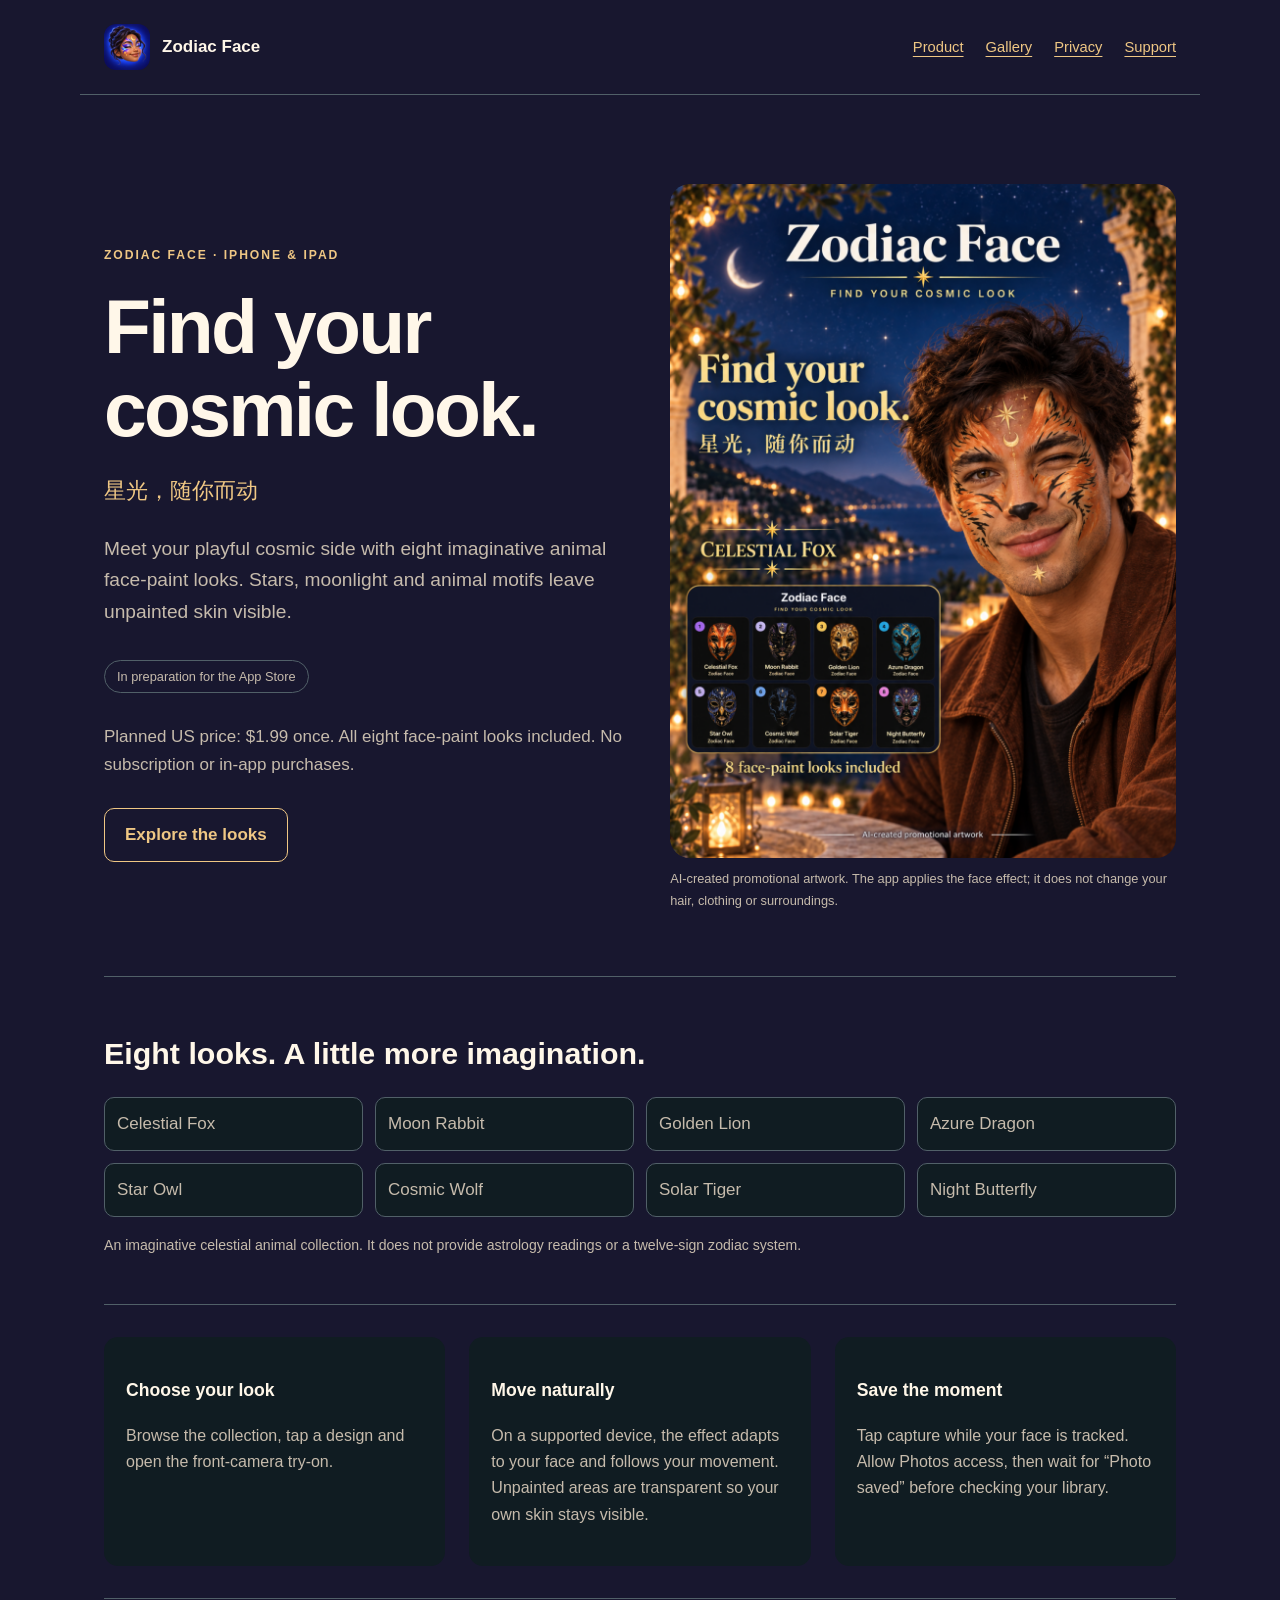
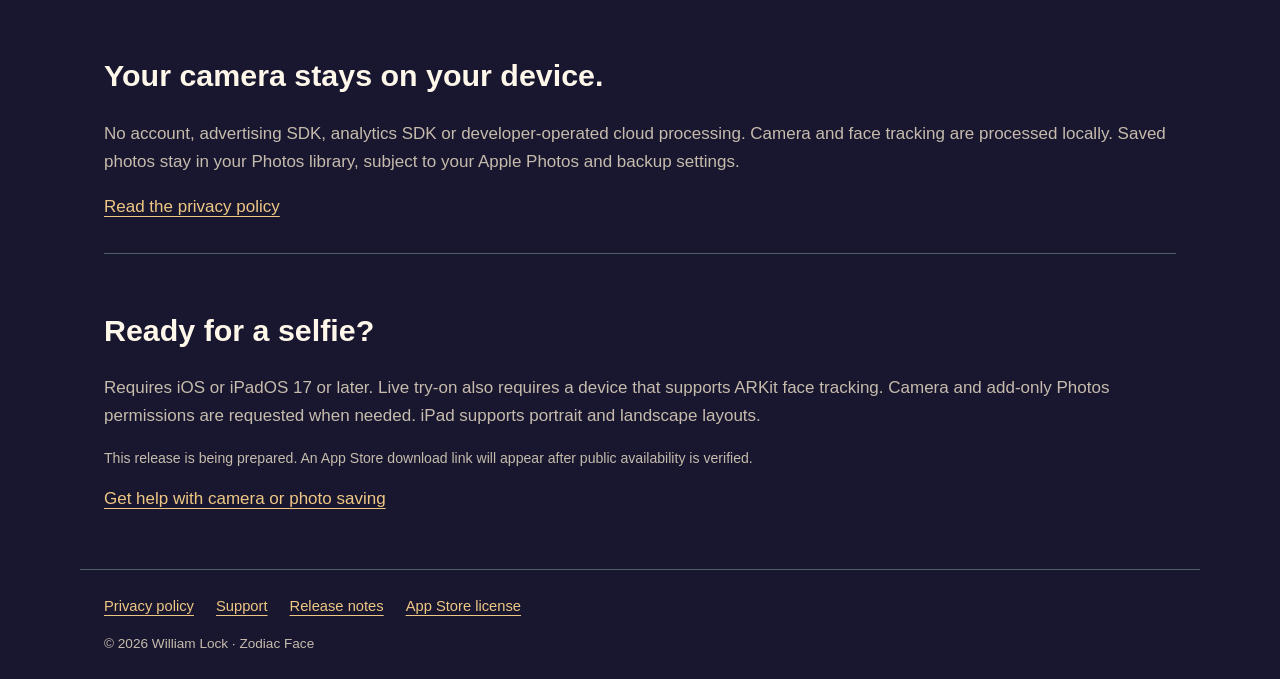
==== index.html @ 5dec331f "Publish Zodiac Face product, gallery, privacy and support pages" ====
<!doctype html>
<html lang="en"><head><meta charset="utf-8"><meta name="viewport" content="width=device-width,initial-scale=1"><title>Product | Zodiac Face</title><meta name="description" content="Meet your playful cosmic side with eight imaginative animal face-paint looks. Stars, moonlight and animal motifs leave unpainted skin visible."><link rel="icon" href="assets/icon.png"><link rel="stylesheet" href="style.css"></head>
<body><header><a class="brand" href="index.html"><img src="assets/icon.png" alt="" width="46" height="46">Zodiac Face</a><nav aria-label="Main"><a href="index.html">Product</a><a href="campaign.html">Gallery</a><a href="privacy.html">Privacy</a><a href="support.html">Support</a></nav></header>
<main><div class="hero"><div><p class="eyebrow">Zodiac Face · iPhone &amp; iPad</p><h1>Find your cosmic look.</h1><p class="chinese" lang="zh-Hans">星光，随你而动</p><p class="lead">Meet your playful cosmic side with eight imaginative animal face-paint looks. Stars, moonlight and animal motifs leave unpainted skin visible.</p><p class="status">In preparation for the App Store</p><p>Planned US price: $1.99 once. All eight face-paint looks included. No subscription or in-app purchases.</p><a class="button" href="campaign.html">Explore the looks</a></div><figure class="hero-portrait"><picture><source media="(min-width:701px)" srcset="assets/ipad-02.png"><img src="assets/iphone-02.png" alt="AI-created promotional portrait featuring Celestial Fox" fetchpriority="high"></picture><figcaption>AI-created promotional artwork. The app applies the face effect; it does not change your hair, clothing or surroundings.</figcaption></figure></div>
<section><h2>Eight looks. A little more imagination.</h2><ul class="look-list"><li>Celestial Fox</li><li>Moon Rabbit</li><li>Golden Lion</li><li>Azure Dragon</li><li>Star Owl</li><li>Cosmic Wolf</li><li>Solar Tiger</li><li>Night Butterfly</li></ul><p class="note">An imaginative celestial animal collection. It does not provide astrology readings or a twelve-sign zodiac system.</p></section>
<section class="features"><article><h3>Choose your look</h3><p>Browse the collection, tap a design and open the front-camera try-on.</p></article><article><h3>Move naturally</h3><p>On a supported device, the effect adapts to your face and follows your movement. Unpainted areas are transparent so your own skin stays visible.</p></article><article><h3>Save the moment</h3><p>Tap capture while your face is tracked. Allow Photos access, then wait for “Photo saved” before checking your library.</p></article></section>
<section><h2>Your camera stays on your device.</h2><p>No account, advertising SDK, analytics SDK or developer-operated cloud processing. Camera and face tracking are processed locally. Saved photos stay in your Photos library, subject to your Apple Photos and backup settings.</p><a href="privacy.html">Read the privacy policy</a></section>
<section><h2>Ready for a selfie?</h2><p>Requires iOS or iPadOS 17 or later. Live try-on also requires a device that supports ARKit face tracking. Camera and add-only Photos permissions are requested when needed. iPad supports portrait and landscape layouts.</p><p class="note">This release is being prepared. An App Store download link will appear after public availability is verified.</p><a href="support.html">Get help with camera or photo saving</a></section></main><footer><nav aria-label="Footer"><a href="privacy.html">Privacy policy</a><a href="support.html">Support</a><a href="releases.html">Release notes</a><a href="https://www.apple.com/legal/internet-services/itunes/dev/stdeula/">App Store license</a></nav>© 2026 William Lock · Zodiac Face</footer></body></html>
---- style.css ----
:root{color-scheme:dark;--bg:#0c0c0d;--panel:#171617;--ink:#fff7e9;--muted:#c6bbac;--gold:#efc784;--line:#3b3227}*{box-sizing:border-box}body{margin:0;background:var(--bg);color:var(--ink);font:17px/1.65 -apple-system,BlinkMacSystemFont,"Segoe UI",sans-serif}a{color:var(--gold);text-underline-offset:4px}a:focus-visible,summary:focus-visible{outline:3px solid var(--gold);outline-offset:5px}header,main,footer{max-width:1120px;margin:auto;padding:24px}header{display:flex;align-items:center;justify-content:space-between;gap:20px;border-bottom:1px solid var(--line)}.brand{display:flex;align-items:center;gap:12px;text-decoration:none;color:var(--ink);font-weight:750}.brand img{width:46px;height:46px;border-radius:12px}nav{display:flex;gap:22px;flex-wrap:wrap}nav a{font-size:.92rem}.hero{display:grid;grid-template-columns:1.05fr 1fr;align-items:center;gap:35px;padding:65px 0}.eyebrow{color:var(--gold);text-transform:uppercase;letter-spacing:.16em;font-size:.76rem;font-weight:700}h1{font-size:clamp(2.7rem,6vw,5.2rem);line-height:1.08;letter-spacing:-.035em;margin:20px 0}h1 span{display:block;color:var(--gold);letter-spacing:.12em;margin-top:12px;font-weight:500}h2{font-size:1.9rem;line-height:1.25}h3{font-size:1.1rem}p{color:var(--muted)}.lead{font-size:1.2rem;max-width:620px}.button{display:inline-block;padding:12px 20px;border:1px solid var(--gold);border-radius:10px;text-decoration:none;font-weight:650;margin-top:12px}.hero-art{display:grid;grid-template-columns:1fr 1fr;gap:8px;align-items:center}.hero-art img{width:100%;border-radius:90px;box-shadow:0 24px 60px #000}.hero-art img+img{margin-top:80px}.status{display:inline-block;border:1px solid var(--line);border-radius:99px;padding:5px 12px;font-size:.8rem;color:var(--muted)}section{padding:32px 0;border-top:1px solid var(--line)}.cards{display:grid;grid-template-columns:repeat(4,minmax(0,1fr));gap:16px}.mask{margin:0;background:var(--panel);border:1px solid var(--line);border-radius:18px;overflow:hidden;text-align:center}.mask img{width:100%;aspect-ratio:1;object-fit:contain;display:block}.mask figcaption{padding:10px 8px 16px}.mask strong{display:block;font-size:1.25rem;color:var(--gold)}.mask span{font-size:.88rem;color:var(--muted)}.features{display:grid;grid-template-columns:repeat(3,1fr);gap:24px}.features article{background:var(--panel);padding:22px;border-radius:14px}.features p{font-size:1rem}.note{font-size:.88rem;color:var(--muted)}.document{max-width:780px;padding-bottom:65px}.document h1{font-size:2.7rem}.document h2{font-size:1.4rem;margin-top:32px}li{color:var(--muted);margin:8px 0}details{padding:14px 0;border-bottom:1px solid var(--line)}summary{cursor:pointer;font-weight:650}footer{border-top:1px solid var(--line);font-size:.85rem;color:var(--muted)}footer nav{margin-bottom:15px}@media(max-width:700px){header{align-items:flex-start;flex-direction:column}.hero{grid-template-columns:1fr;padding:30px 0;gap:20px}.hero-art{max-width:440px;margin:auto}.hero-art img+img{margin-top:30px}.cards{grid-template-columns:repeat(2,minmax(0,1fr))}.features{grid-template-columns:1fr}main,header,footer{padding:20px}h1{font-size:3rem}nav{gap:16px}}
:root .hero-art img, :root .mask img { height: auto; }
.campaign{display:grid;grid-template-columns:.72fr 1.28fr;gap:28px;align-items:center}.campaign img{width:100%;height:auto;border:1px solid var(--line);border-radius:18px;display:block}@media(max-width:700px){.campaign{grid-template-columns:1fr}}

:root{--bg:#18172F;--panel:#101c22;--line:#516068}
.hero-portrait{margin:0}.hero-portrait img{width:100%;height:auto;display:block;border-radius:20px}.hero-portrait figcaption{font-size:.8rem;color:var(--muted);margin-top:10px}.look-list{display:grid;grid-template-columns:repeat(4,minmax(0,1fr));gap:12px;padding:0;list-style:none}.look-list li{padding:12px;background:var(--panel);border:1px solid var(--line);border-radius:10px;margin:0}.screenshot-grid{display:grid;grid-template-columns:repeat(3,minmax(0,1fr));gap:20px;align-items:start}.screenshot-grid figure{margin:0;min-width:0}.screenshot-grid img{width:100%;height:auto;display:block;border-radius:12px;border:1px solid var(--line)}.screenshot-grid figcaption{font-size:.85rem;color:var(--muted);margin-top:10px}.chinese{color:var(--gold);font-size:1.4rem}.brand{min-width:0}.brand img{flex-shrink:0}h1{overflow-wrap:anywhere}@media(max-width:700px){.look-list{grid-template-columns:repeat(2,minmax(0,1fr))}.screenshot-grid{grid-template-columns:1fr}.screenshot-grid figure{max-width:440px;margin:auto}.hero-portrait{max-width:460px;margin:auto}.brand{font-size:.95rem}h1{font-size:2.8rem}}
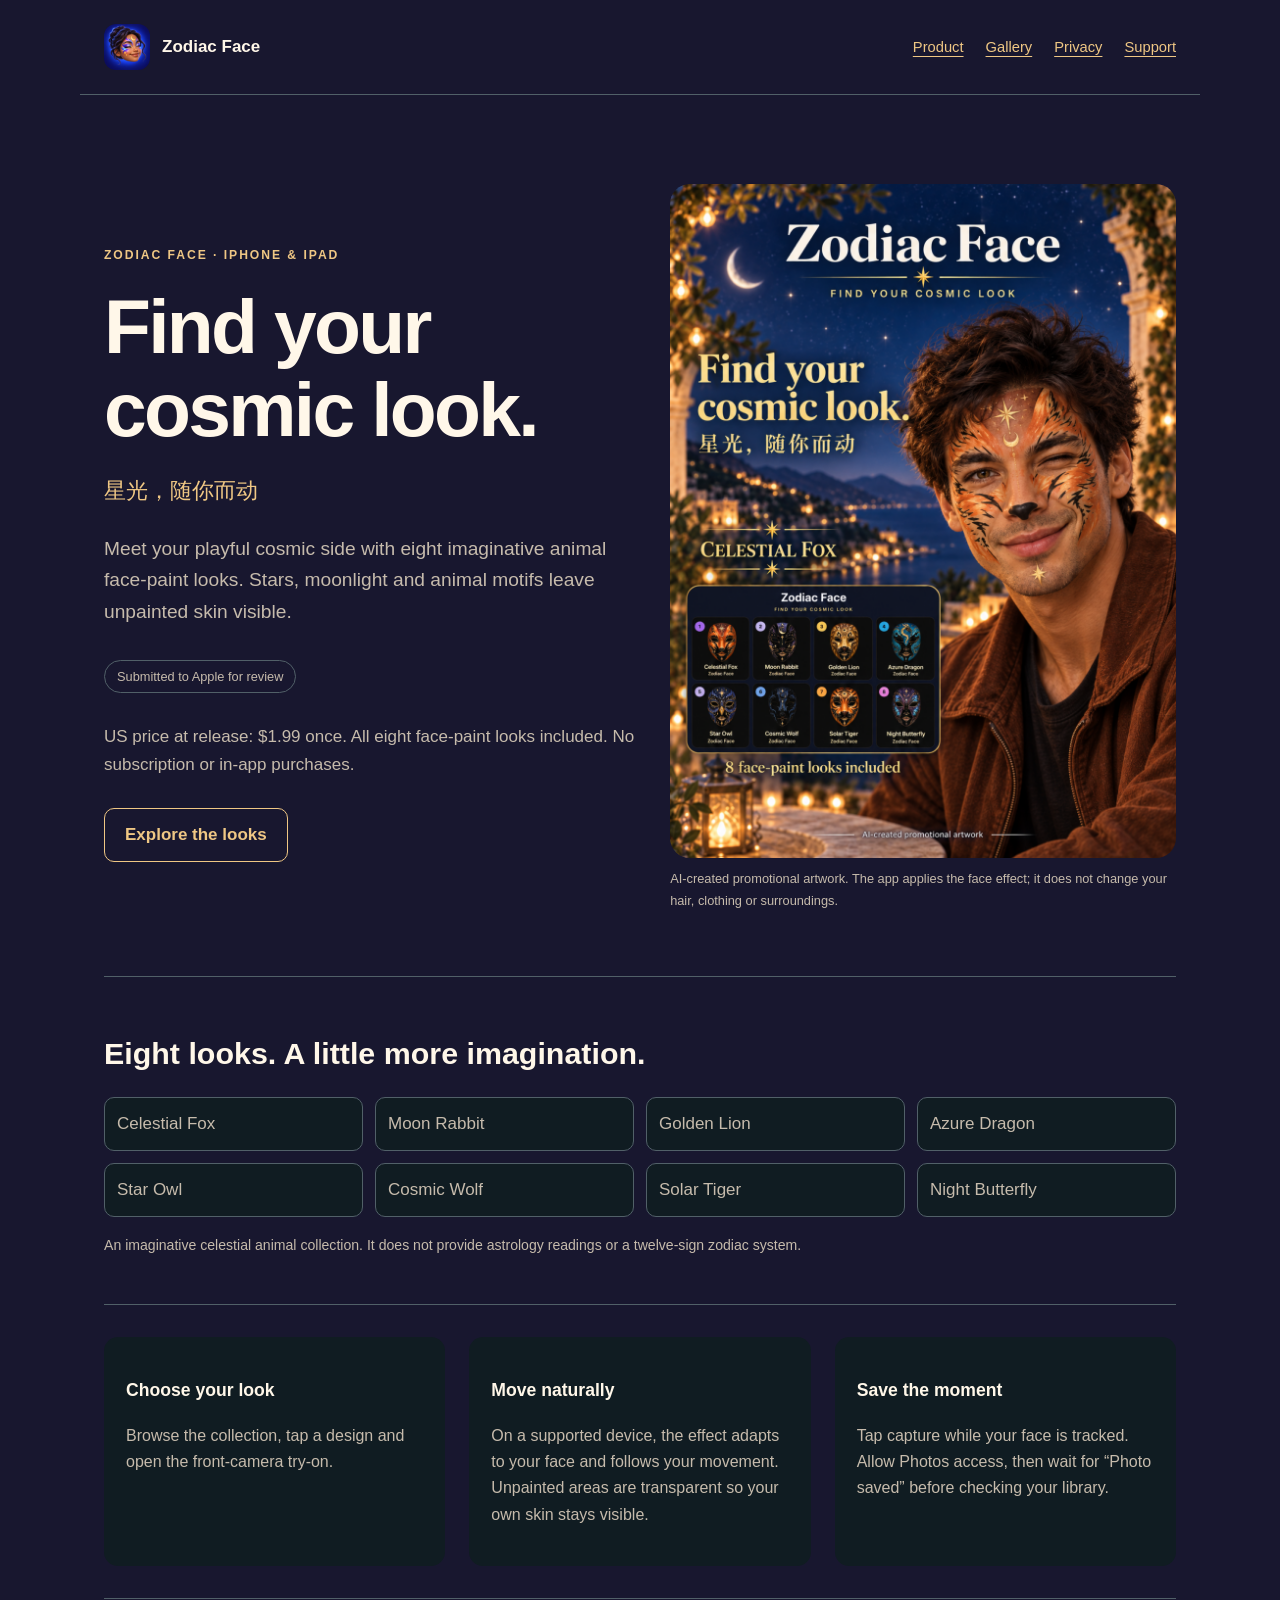
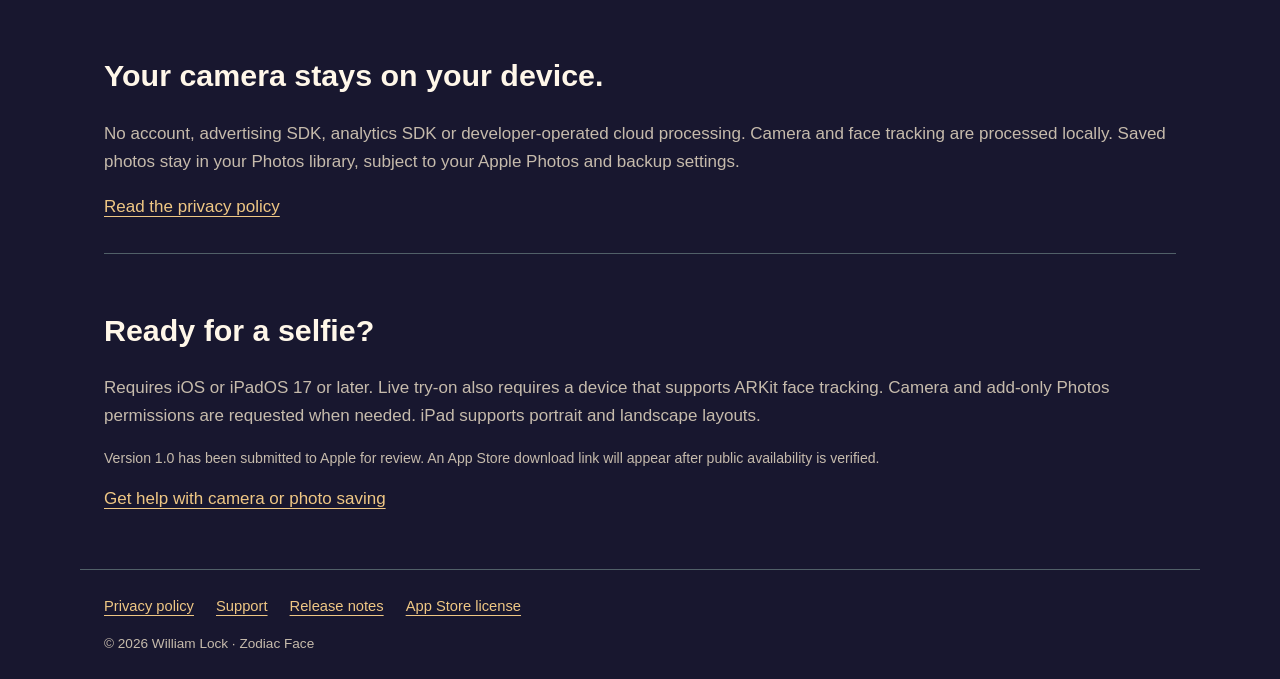
==== commit dac426c0: "Record version 1.0 submission to Apple review" ====
--- a/index.html
+++ b/index.html
@@ -1,8 +1,8 @@
 <!doctype html>
 <html lang="en"><head><meta charset="utf-8"><meta name="viewport" content="width=device-width,initial-scale=1"><title>Product | Zodiac Face</title><meta name="description" content="Meet your playful cosmic side with eight imaginative animal face-paint looks. Stars, moonlight and animal motifs leave unpainted skin visible."><link rel="icon" href="assets/icon.png"><link rel="stylesheet" href="style.css"></head>
 <body><header><a class="brand" href="index.html"><img src="assets/icon.png" alt="" width="46" height="46">Zodiac Face</a><nav aria-label="Main"><a href="index.html">Product</a><a href="campaign.html">Gallery</a><a href="privacy.html">Privacy</a><a href="support.html">Support</a></nav></header>
-<main><div class="hero"><div><p class="eyebrow">Zodiac Face · iPhone &amp; iPad</p><h1>Find your cosmic look.</h1><p class="chinese" lang="zh-Hans">星光，随你而动</p><p class="lead">Meet your playful cosmic side with eight imaginative animal face-paint looks. Stars, moonlight and animal motifs leave unpainted skin visible.</p><p class="status">In preparation for the App Store</p><p>Planned US price: $1.99 once. All eight face-paint looks included. No subscription or in-app purchases.</p><a class="button" href="campaign.html">Explore the looks</a></div><figure class="hero-portrait"><picture><source media="(min-width:701px)" srcset="assets/ipad-02.png"><img src="assets/iphone-02.png" alt="AI-created promotional portrait featuring Celestial Fox" fetchpriority="high"></picture><figcaption>AI-created promotional artwork. The app applies the face effect; it does not change your hair, clothing or surroundings.</figcaption></figure></div>
+<main><div class="hero"><div><p class="eyebrow">Zodiac Face · iPhone &amp; iPad</p><h1>Find your cosmic look.</h1><p class="chinese" lang="zh-Hans">星光，随你而动</p><p class="lead">Meet your playful cosmic side with eight imaginative animal face-paint looks. Stars, moonlight and animal motifs leave unpainted skin visible.</p><p class="status">Submitted to Apple for review</p><p>US price at release: $1.99 once. All eight face-paint looks included. No subscription or in-app purchases.</p><a class="button" href="campaign.html">Explore the looks</a></div><figure class="hero-portrait"><picture><source media="(min-width:701px)" srcset="assets/ipad-02.png"><img src="assets/iphone-02.png" alt="AI-created promotional portrait featuring Celestial Fox" fetchpriority="high"></picture><figcaption>AI-created promotional artwork. The app applies the face effect; it does not change your hair, clothing or surroundings.</figcaption></figure></div>
 <section><h2>Eight looks. A little more imagination.</h2><ul class="look-list"><li>Celestial Fox</li><li>Moon Rabbit</li><li>Golden Lion</li><li>Azure Dragon</li><li>Star Owl</li><li>Cosmic Wolf</li><li>Solar Tiger</li><li>Night Butterfly</li></ul><p class="note">An imaginative celestial animal collection. It does not provide astrology readings or a twelve-sign zodiac system.</p></section>
 <section class="features"><article><h3>Choose your look</h3><p>Browse the collection, tap a design and open the front-camera try-on.</p></article><article><h3>Move naturally</h3><p>On a supported device, the effect adapts to your face and follows your movement. Unpainted areas are transparent so your own skin stays visible.</p></article><article><h3>Save the moment</h3><p>Tap capture while your face is tracked. Allow Photos access, then wait for “Photo saved” before checking your library.</p></article></section>
 <section><h2>Your camera stays on your device.</h2><p>No account, advertising SDK, analytics SDK or developer-operated cloud processing. Camera and face tracking are processed locally. Saved photos stay in your Photos library, subject to your Apple Photos and backup settings.</p><a href="privacy.html">Read the privacy policy</a></section>
-<section><h2>Ready for a selfie?</h2><p>Requires iOS or iPadOS 17 or later. Live try-on also requires a device that supports ARKit face tracking. Camera and add-only Photos permissions are requested when needed. iPad supports portrait and landscape layouts.</p><p class="note">This release is being prepared. An App Store download link will appear after public availability is verified.</p><a href="support.html">Get help with camera or photo saving</a></section></main><footer><nav aria-label="Footer"><a href="privacy.html">Privacy policy</a><a href="support.html">Support</a><a href="releases.html">Release notes</a><a href="https://www.apple.com/legal/internet-services/itunes/dev/stdeula/">App Store license</a></nav>© 2026 William Lock · Zodiac Face</footer></body></html>
+<section><h2>Ready for a selfie?</h2><p>Requires iOS or iPadOS 17 or later. Live try-on also requires a device that supports ARKit face tracking. Camera and add-only Photos permissions are requested when needed. iPad supports portrait and landscape layouts.</p><p class="note">Version 1.0 has been submitted to Apple for review. An App Store download link will appear after public availability is verified.</p><a href="support.html">Get help with camera or photo saving</a></section></main><footer><nav aria-label="Footer"><a href="privacy.html">Privacy policy</a><a href="support.html">Support</a><a href="releases.html">Release notes</a><a href="https://www.apple.com/legal/internet-services/itunes/dev/stdeula/">App Store license</a></nav>© 2026 William Lock · Zodiac Face</footer></body></html>
